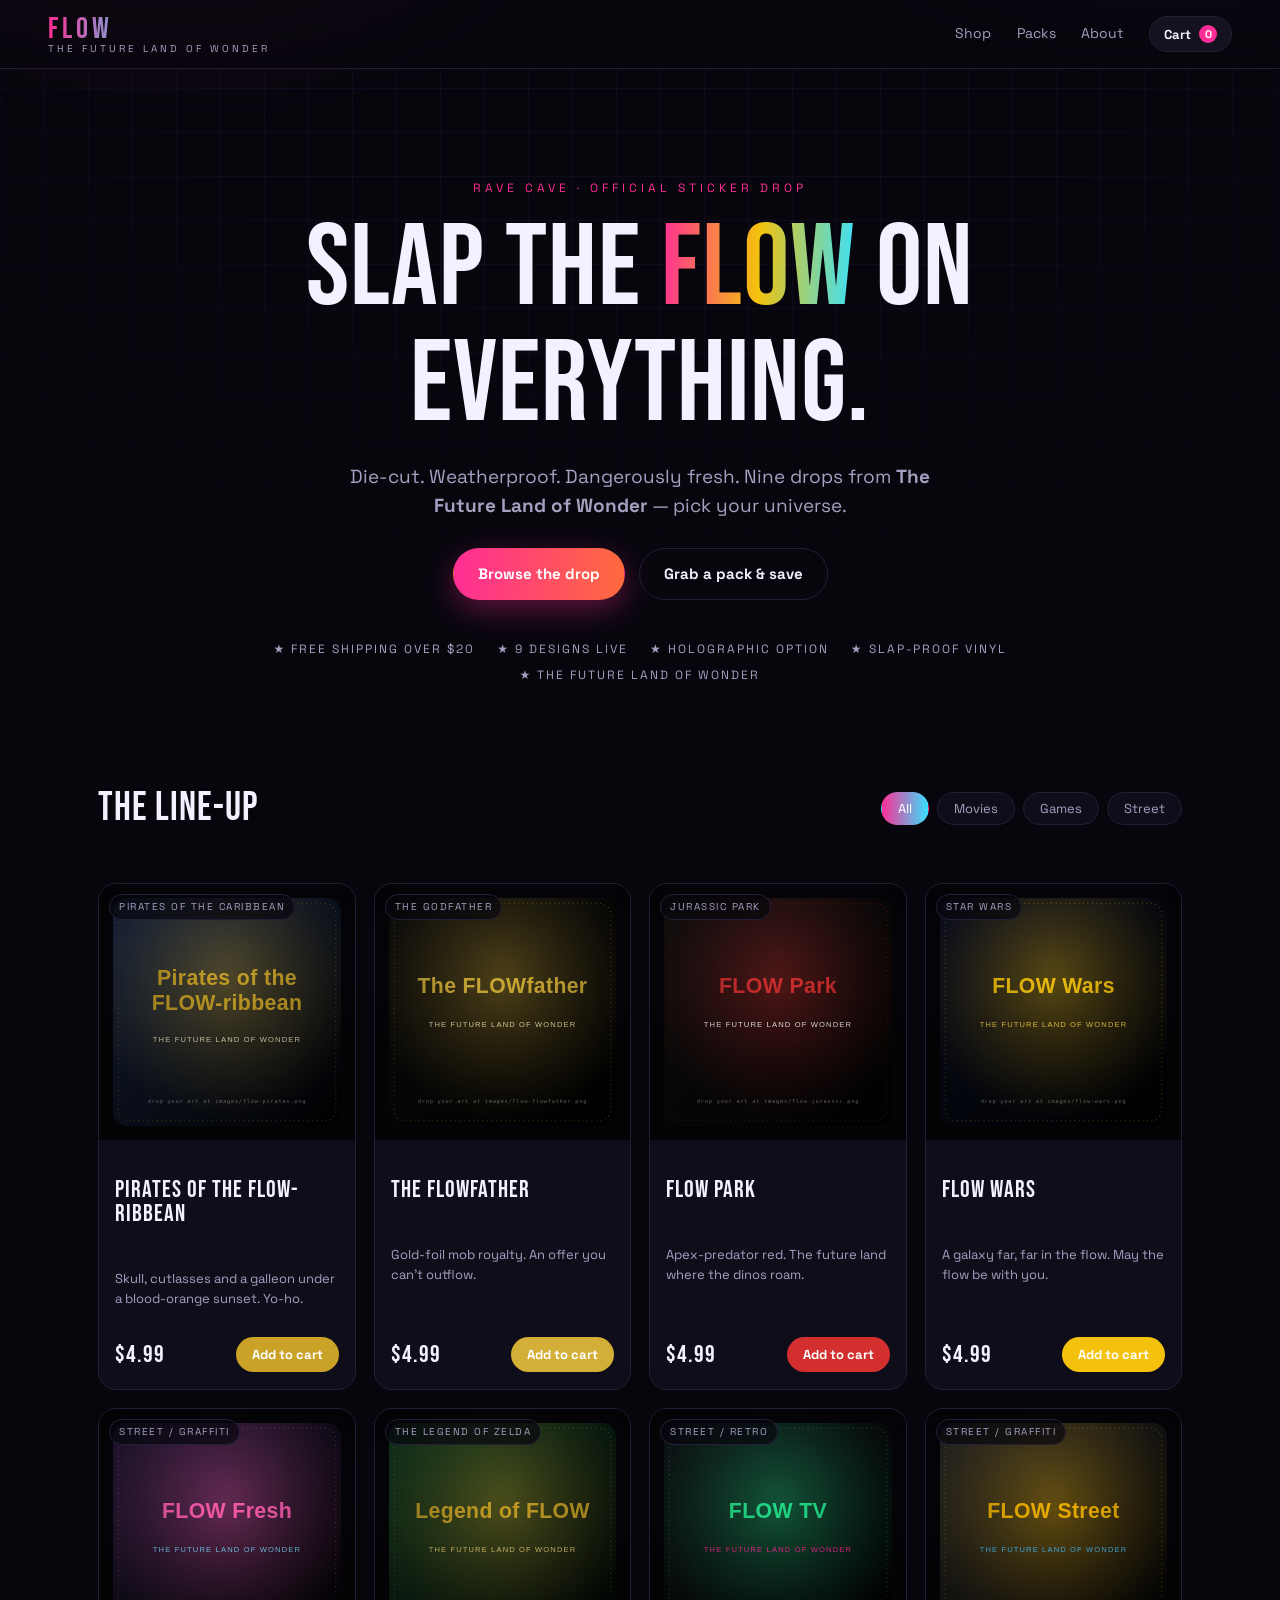
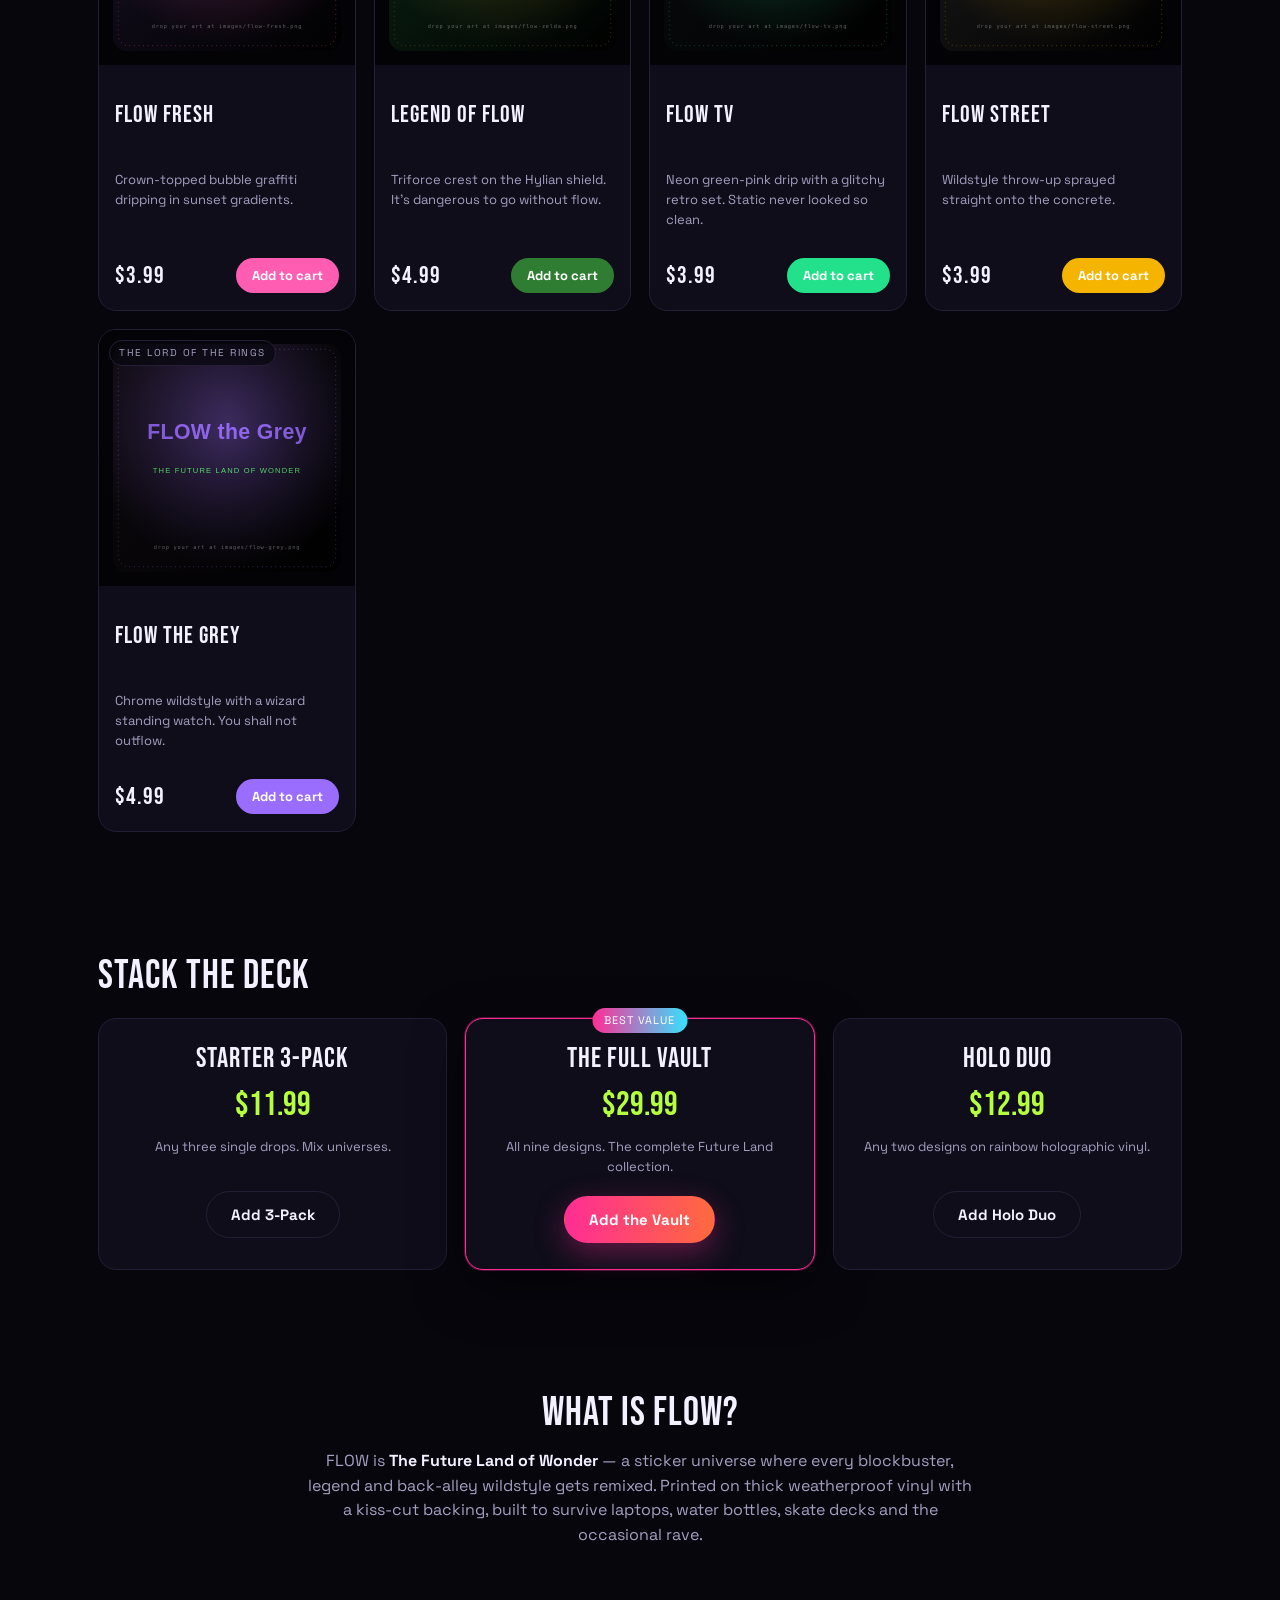
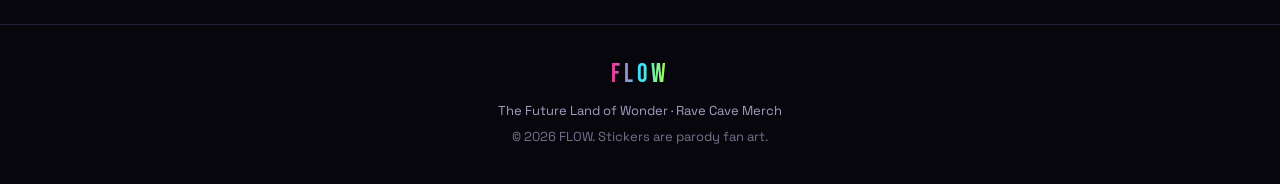
==== index.html @ 4cf3e04b "Build FLOW Rave Cave merch storefront with 9-design line-up Single-page sticker shop for FLOW - The " ====
<!DOCTYPE html>
<html lang="en">
<head>
  <meta charset="UTF-8" />
  <meta name="viewport" content="width=device-width, initial-scale=1.0" />
  <title>FLOW — The Future Land of Wonder · Rave Cave Merch</title>
  <meta name="description" content="Official FLOW sticker drops. The Future Land of Wonder. Die-cut, weatherproof, dangerously fresh." />
  <link rel="preconnect" href="https://fonts.googleapis.com" />
  <link rel="preconnect" href="https://fonts.gstatic.com" crossorigin />
  <link href="https://fonts.googleapis.com/css2?family=Bebas+Neue&family=Space+Grotesk:wght@400;500;700&display=swap" rel="stylesheet" />
  <link rel="stylesheet" href="styles.css" />
</head>
<body>
  <div class="bg-grid" aria-hidden="true"></div>
  <div class="bg-glow" aria-hidden="true"></div>

  <header class="site-header">
    <a class="brand" href="#top">
      <span class="brand-mark">FLOW</span>
      <span class="brand-sub">The Future Land of Wonder</span>
    </a>
    <nav class="nav">
      <a href="#shop">Shop</a>
      <a href="#packs">Packs</a>
      <a href="#about">About</a>
      <button id="cartBtn" class="cart-btn" aria-haspopup="dialog">
        Cart <span id="cartCount" class="cart-count">0</span>
      </button>
    </nav>
  </header>

  <main id="top">
    <section class="hero">
      <p class="kicker">Rave Cave · Official Sticker Drop</p>
      <h1>Slap the <span class="grad">FLOW</span> on everything.</h1>
      <p class="lede">
        Die-cut. Weatherproof. Dangerously fresh. Nine drops from
        <strong>The Future Land of Wonder</strong> — pick your universe.
      </p>
      <div class="hero-cta">
        <a class="btn btn-primary" href="#shop">Browse the drop</a>
        <a class="btn btn-ghost" href="#packs">Grab a pack &amp; save</a>
      </div>
      <ul class="ticker" aria-hidden="true">
        <li>★ FREE shipping over $20</li>
        <li>★ 9 designs live</li>
        <li>★ Holographic option</li>
        <li>★ Slap-proof vinyl</li>
        <li>★ The Future Land of Wonder</li>
      </ul>
    </section>

    <section id="shop" class="shop">
      <div class="shop-head">
        <h2>The Line-Up</h2>
        <div class="filters" id="filters" role="tablist" aria-label="Filter stickers">
          <button class="chip is-active" data-filter="all">All</button>
          <button class="chip" data-filter="movies">Movies</button>
          <button class="chip" data-filter="games">Games</button>
          <button class="chip" data-filter="street">Street</button>
        </div>
      </div>
      <div id="grid" class="grid"><!-- products injected here --></div>
    </section>

    <section id="packs" class="packs">
      <h2>Stack the deck</h2>
      <div class="pack-grid">
        <article class="pack">
          <h3>Starter 3-Pack</h3>
          <p class="pack-price">$11.99</p>
          <p class="pack-note">Any three single drops. Mix universes.</p>
          <button class="btn btn-ghost" data-pack="3">Add 3-Pack</button>
        </article>
        <article class="pack pack-featured">
          <span class="pack-badge">Best value</span>
          <h3>The Full Vault</h3>
          <p class="pack-price">$29.99</p>
          <p class="pack-note">All nine designs. The complete Future Land collection.</p>
          <button class="btn btn-primary" data-pack="all">Add the Vault</button>
        </article>
        <article class="pack">
          <h3>Holo Duo</h3>
          <p class="pack-price">$12.99</p>
          <p class="pack-note">Any two designs on rainbow holographic vinyl.</p>
          <button class="btn btn-ghost" data-pack="2">Add Holo Duo</button>
        </article>
      </div>
    </section>

    <section id="about" class="about">
      <h2>What is FLOW?</h2>
      <p>
        FLOW is <strong>The Future Land of Wonder</strong> — a sticker universe where
        every blockbuster, legend and back-alley wildstyle gets remixed. Printed on
        thick weatherproof vinyl with a kiss-cut backing, built to survive laptops,
        water bottles, skate decks and the occasional rave.
      </p>
    </section>
  </main>

  <footer class="site-footer">
    <span class="brand-mark small">FLOW</span>
    <p>The Future Land of Wonder · Rave Cave Merch</p>
    <p class="fine">© <span id="year"></span> FLOW. Stickers are parody fan art.</p>
  </footer>

  <!-- Cart drawer -->
  <div id="cartOverlay" class="cart-overlay" hidden></div>
  <aside id="cartDrawer" class="cart-drawer" role="dialog" aria-label="Cart" aria-modal="true" hidden>
    <div class="cart-top">
      <h2>Your Cart</h2>
      <button id="cartClose" class="icon-btn" aria-label="Close cart">×</button>
    </div>
    <div id="cartItems" class="cart-items"></div>
    <div class="cart-foot">
      <div class="cart-total"><span>Total</span><strong id="cartTotal">$0.00</strong></div>
      <button id="checkoutBtn" class="btn btn-primary full">Checkout</button>
      <p class="cart-hint">Demo storefront — checkout is a placeholder.</p>
    </div>
  </aside>

  <div id="toast" class="toast" role="status" aria-live="polite"></div>

  <script src="products.js"></script>
  <script src="app.js"></script>
</body>
</html>
---- styles.css ----
:root {
  --bg: #07060d;
  --panel: #0f0d1a;
  --panel-2: #15121f;
  --ink: #f3f0ff;
  --muted: #a59fc0;
  --line: #241f37;
  --hot: #ff2d95;
  --cool: #36e2ff;
  --lime: #b6ff3d;
  --gold: #f4c20d;
  --radius: 18px;
  --shadow: 0 18px 50px rgba(0, 0, 0, 0.55);
}

* { box-sizing: border-box; }

html { scroll-behavior: smooth; }

body {
  margin: 0;
  font-family: "Space Grotesk", system-ui, sans-serif;
  color: var(--ink);
  background: var(--bg);
  overflow-x: hidden;
  line-height: 1.55;
}

h1, h2, h3 { font-family: "Bebas Neue", Impact, sans-serif; font-weight: 400; letter-spacing: 1px; line-height: 1; }

a { color: inherit; text-decoration: none; }

/* Background fx */
.bg-grid {
  position: fixed; inset: 0; z-index: -2;
  background-image:
    linear-gradient(rgba(120, 90, 255, 0.07) 1px, transparent 1px),
    linear-gradient(90deg, rgba(120, 90, 255, 0.07) 1px, transparent 1px);
  background-size: 44px 44px;
  mask-image: radial-gradient(ellipse 80% 70% at 50% 0%, #000 40%, transparent 100%);
}
.bg-glow {
  position: fixed; inset: -20% -10% auto -10%; height: 70vh; z-index: -1;
  background:
    radial-gradient(40% 50% at 20% 10%, rgba(255, 45, 149, 0.22), transparent 70%),
    radial-gradient(45% 55% at 85% 0%, rgba(54, 226, 255, 0.18), transparent 70%);
  filter: blur(20px);
}

/* Header */
.site-header {
  position: sticky; top: 0; z-index: 40;
  display: flex; align-items: center; justify-content: space-between;
  padding: 14px clamp(16px, 4vw, 48px);
  background: rgba(7, 6, 13, 0.72);
  backdrop-filter: blur(14px);
  border-bottom: 1px solid var(--line);
}
.brand { display: flex; flex-direction: column; line-height: 1; }
.brand-mark {
  font-family: "Bebas Neue", Impact, sans-serif;
  font-size: 30px; letter-spacing: 4px;
  background: linear-gradient(92deg, var(--hot), var(--cool), var(--lime));
  -webkit-background-clip: text; background-clip: text; color: transparent;
}
.brand-mark.small { font-size: 26px; }
.brand-sub { font-size: 10px; letter-spacing: 3px; text-transform: uppercase; color: var(--muted); }
.nav { display: flex; align-items: center; gap: clamp(10px, 2vw, 26px); }
.nav a { font-size: 14px; color: var(--muted); transition: color .15s; }
.nav a:hover { color: var(--ink); }
.cart-btn {
  font-family: inherit; font-size: 13px; font-weight: 700;
  color: var(--ink); background: var(--panel-2);
  border: 1px solid var(--line); border-radius: 999px;
  padding: 8px 14px; cursor: pointer; display: inline-flex; gap: 8px; align-items: center;
}
.cart-count {
  background: var(--hot); color: #fff; font-size: 11px;
  min-width: 18px; height: 18px; border-radius: 999px;
  display: inline-grid; place-items: center; padding: 0 5px;
}

/* Hero */
.hero { padding: clamp(48px, 9vw, 110px) clamp(16px, 4vw, 48px) 40px; max-width: 1100px; margin: 0 auto; text-align: center; }
.kicker { letter-spacing: 4px; text-transform: uppercase; font-size: 12px; color: var(--hot); margin: 0 0 14px; }
.hero h1 { font-size: clamp(48px, 11vw, 116px); margin: 0; }
.grad {
  background: linear-gradient(92deg, var(--hot), var(--gold), var(--cool));
  -webkit-background-clip: text; background-clip: text; color: transparent;
}
.lede { max-width: 620px; margin: 18px auto 28px; color: var(--muted); font-size: clamp(15px, 2vw, 19px); }
.hero-cta { display: flex; gap: 14px; justify-content: center; flex-wrap: wrap; }

.btn {
  font-family: inherit; font-weight: 700; font-size: 15px;
  padding: 13px 24px; border-radius: 999px; cursor: pointer;
  border: 1px solid transparent; transition: transform .12s, box-shadow .2s, background .2s;
}
.btn:active { transform: translateY(1px) scale(.99); }
.btn-primary { background: linear-gradient(92deg, var(--hot), #ff6a3d); color: #fff; box-shadow: 0 10px 30px rgba(255, 45, 149, 0.35); }
.btn-primary:hover { box-shadow: 0 14px 38px rgba(255, 45, 149, 0.5); }
.btn-ghost { background: transparent; color: var(--ink); border-color: var(--line); }
.btn-ghost:hover { border-color: var(--cool); color: var(--cool); }
.btn.full { width: 100%; }

.ticker {
  list-style: none; display: flex; flex-wrap: wrap; gap: 8px 22px; justify-content: center;
  padding: 0; margin: 40px auto 0; max-width: 820px;
  font-size: 12px; letter-spacing: 2px; text-transform: uppercase; color: var(--muted);
}

/* Shop */
.shop { max-width: 1180px; margin: 0 auto; padding: 30px clamp(16px, 4vw, 48px) 20px; }
.shop-head { display: flex; align-items: center; justify-content: space-between; flex-wrap: wrap; gap: 16px; margin-bottom: 22px; }
.shop-head h2 { font-size: 40px; }
.filters { display: flex; gap: 8px; flex-wrap: wrap; }
.chip {
  font-family: inherit; font-size: 13px; color: var(--muted);
  background: var(--panel); border: 1px solid var(--line);
  padding: 7px 16px; border-radius: 999px; cursor: pointer; transition: .15s;
}
.chip:hover { color: var(--ink); }
.chip.is-active { color: #fff; border-color: transparent; background: linear-gradient(92deg, var(--hot), var(--cool)); }

.grid {
  display: grid; gap: 18px;
  grid-template-columns: repeat(auto-fill, minmax(250px, 1fr));
}
.card {
  background: var(--panel); border: 1px solid var(--line);
  border-radius: var(--radius); overflow: hidden; display: flex; flex-direction: column;
  transition: transform .18s, border-color .18s, box-shadow .18s;
}
.card:hover { transform: translateY(-5px); border-color: var(--card-accent, var(--cool)); box-shadow: var(--shadow); }
.card-media {
  position: relative; aspect-ratio: 1 / 1; background: #050409;
  display: grid; place-items: center; overflow: hidden;
}
.card-media::after {
  content: ""; position: absolute; inset: 0;
  background: radial-gradient(60% 60% at 50% 30%, transparent, rgba(0,0,0,.35));
  pointer-events: none;
}
.card-media img { width: 100%; height: 100%; object-fit: contain; padding: 14px; }
.card-parody {
  position: absolute; top: 10px; left: 10px; z-index: 2;
  font-size: 10px; letter-spacing: 1.5px; text-transform: uppercase;
  background: rgba(7,6,13,.7); border: 1px solid var(--line);
  color: var(--muted); padding: 4px 9px; border-radius: 999px;
}
.card-body { padding: 14px 16px 16px; display: flex; flex-direction: column; gap: 6px; flex: 1; }
.card-title { font-size: 24px; }
.card-blurb { font-size: 13px; color: var(--muted); flex: 1; }
.card-foot { display: flex; align-items: center; justify-content: space-between; margin-top: 8px; }
.price { font-family: "Bebas Neue", sans-serif; font-size: 24px; letter-spacing: 1px; }
.add-btn {
  font-family: inherit; font-weight: 700; font-size: 13px; color: #fff;
  background: var(--card-accent, var(--hot)); border: none;
  padding: 9px 16px; border-radius: 999px; cursor: pointer; transition: filter .15s, transform .12s;
}
.add-btn:hover { filter: brightness(1.12); }
.add-btn:active { transform: scale(.96); }

/* Packs */
.packs { max-width: 1180px; margin: 30px auto; padding: 40px clamp(16px, 4vw, 48px); }
.packs h2 { font-size: 40px; margin-bottom: 22px; }
.pack-grid { display: grid; gap: 18px; grid-template-columns: repeat(auto-fit, minmax(240px, 1fr)); }
.pack {
  position: relative; background: var(--panel); border: 1px solid var(--line);
  border-radius: var(--radius); padding: 26px 22px; text-align: center;
}
.pack-featured { border-color: var(--hot); box-shadow: 0 0 0 1px rgba(255,45,149,.3), var(--shadow); }
.pack-badge {
  position: absolute; top: -11px; left: 50%; transform: translateX(-50%);
  background: linear-gradient(92deg, var(--hot), var(--cool)); color: #fff;
  font-size: 11px; letter-spacing: 1px; text-transform: uppercase;
  padding: 4px 12px; border-radius: 999px;
}
.pack h3 { font-size: 28px; margin: 0 0 6px; }
.pack-price { font-family: "Bebas Neue", sans-serif; font-size: 34px; margin: 0 0 6px; color: var(--lime); }
.pack-note { color: var(--muted); font-size: 13px; margin: 0 0 18px; min-height: 36px; }

/* About */
.about { max-width: 760px; margin: 0 auto; padding: 20px clamp(16px,4vw,48px) 60px; text-align: center; }
.about h2 { font-size: 40px; margin-bottom: 14px; }
.about p { color: var(--muted); font-size: 16px; }
.about strong { color: var(--ink); }

/* Footer */
.site-footer { border-top: 1px solid var(--line); padding: 30px; text-align: center; color: var(--muted); }
.site-footer p { margin: 6px 0; font-size: 13px; }
.fine { font-size: 11px; opacity: .7; }

/* Cart */
.cart-overlay[hidden], .cart-drawer[hidden] { display: none; }
.cart-overlay { position: fixed; inset: 0; z-index: 60; background: rgba(0,0,0,.6); backdrop-filter: blur(3px); }
.cart-drawer {
  position: fixed; top: 0; right: 0; z-index: 70; height: 100%; width: min(390px, 92vw);
  background: var(--panel-2); border-left: 1px solid var(--line);
  display: flex; flex-direction: column; box-shadow: -20px 0 60px rgba(0,0,0,.5);
  animation: slideIn .22s ease;
}
@keyframes slideIn { from { transform: translateX(100%); } to { transform: translateX(0); } }
.cart-top { display: flex; align-items: center; justify-content: space-between; padding: 18px 20px; border-bottom: 1px solid var(--line); }
.cart-top h2 { font-size: 28px; }
.icon-btn { background: none; border: none; color: var(--ink); font-size: 28px; line-height: 1; cursor: pointer; }
.cart-items { flex: 1; overflow-y: auto; padding: 10px 16px; }
.cart-empty { color: var(--muted); text-align: center; padding: 40px 10px; }
.ci { display: flex; gap: 12px; align-items: center; padding: 12px 4px; border-bottom: 1px solid var(--line); }
.ci img { width: 54px; height: 54px; object-fit: contain; background: #050409; border-radius: 10px; padding: 4px; }
.ci-main { flex: 1; min-width: 0; }
.ci-title { font-size: 14px; font-weight: 700; }
.ci-price { font-size: 12px; color: var(--muted); }
.qty { display: flex; align-items: center; gap: 8px; }
.qty button { width: 24px; height: 24px; border-radius: 6px; border: 1px solid var(--line); background: var(--panel); color: var(--ink); cursor: pointer; font-size: 15px; line-height: 1; }
.qty span { min-width: 18px; text-align: center; font-size: 14px; }
.ci-remove { background: none; border: none; color: var(--muted); cursor: pointer; font-size: 12px; }
.ci-remove:hover { color: var(--hot); }
.cart-foot { padding: 18px 20px; border-top: 1px solid var(--line); }
.cart-total { display: flex; justify-content: space-between; align-items: baseline; margin-bottom: 14px; font-size: 16px; }
.cart-total strong { font-family: "Bebas Neue", sans-serif; font-size: 30px; color: var(--lime); }
.cart-hint { text-align: center; color: var(--muted); font-size: 11px; margin: 10px 0 0; }

/* Toast */
.toast {
  position: fixed; left: 50%; bottom: 26px; transform: translateX(-50%) translateY(20px);
  background: var(--ink); color: #07060d; font-weight: 700; font-size: 14px;
  padding: 11px 20px; border-radius: 999px; box-shadow: var(--shadow);
  opacity: 0; pointer-events: none; transition: opacity .2s, transform .2s; z-index: 90;
}
.toast.show { opacity: 1; transform: translateX(-50%) translateY(0); }

@media (max-width: 520px) {
  .brand-sub { display: none; }
  .nav a { display: none; }
}
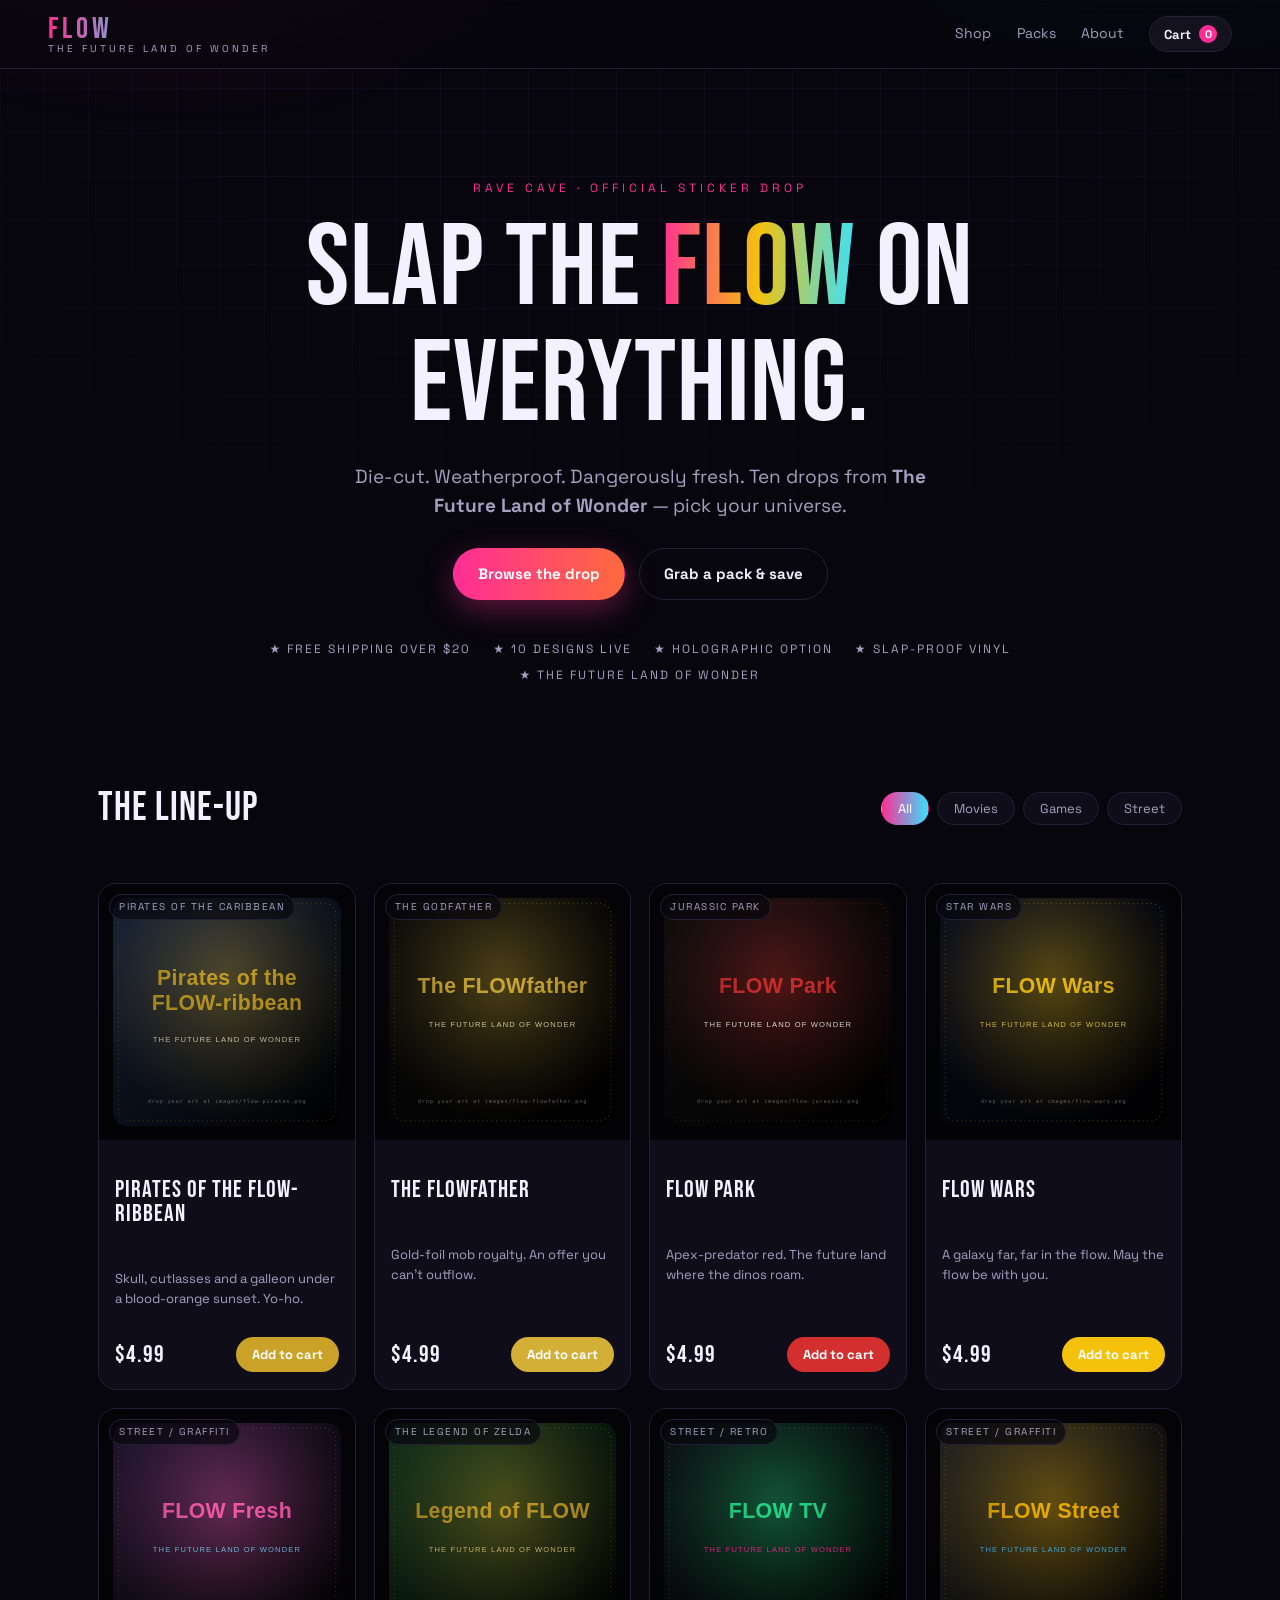
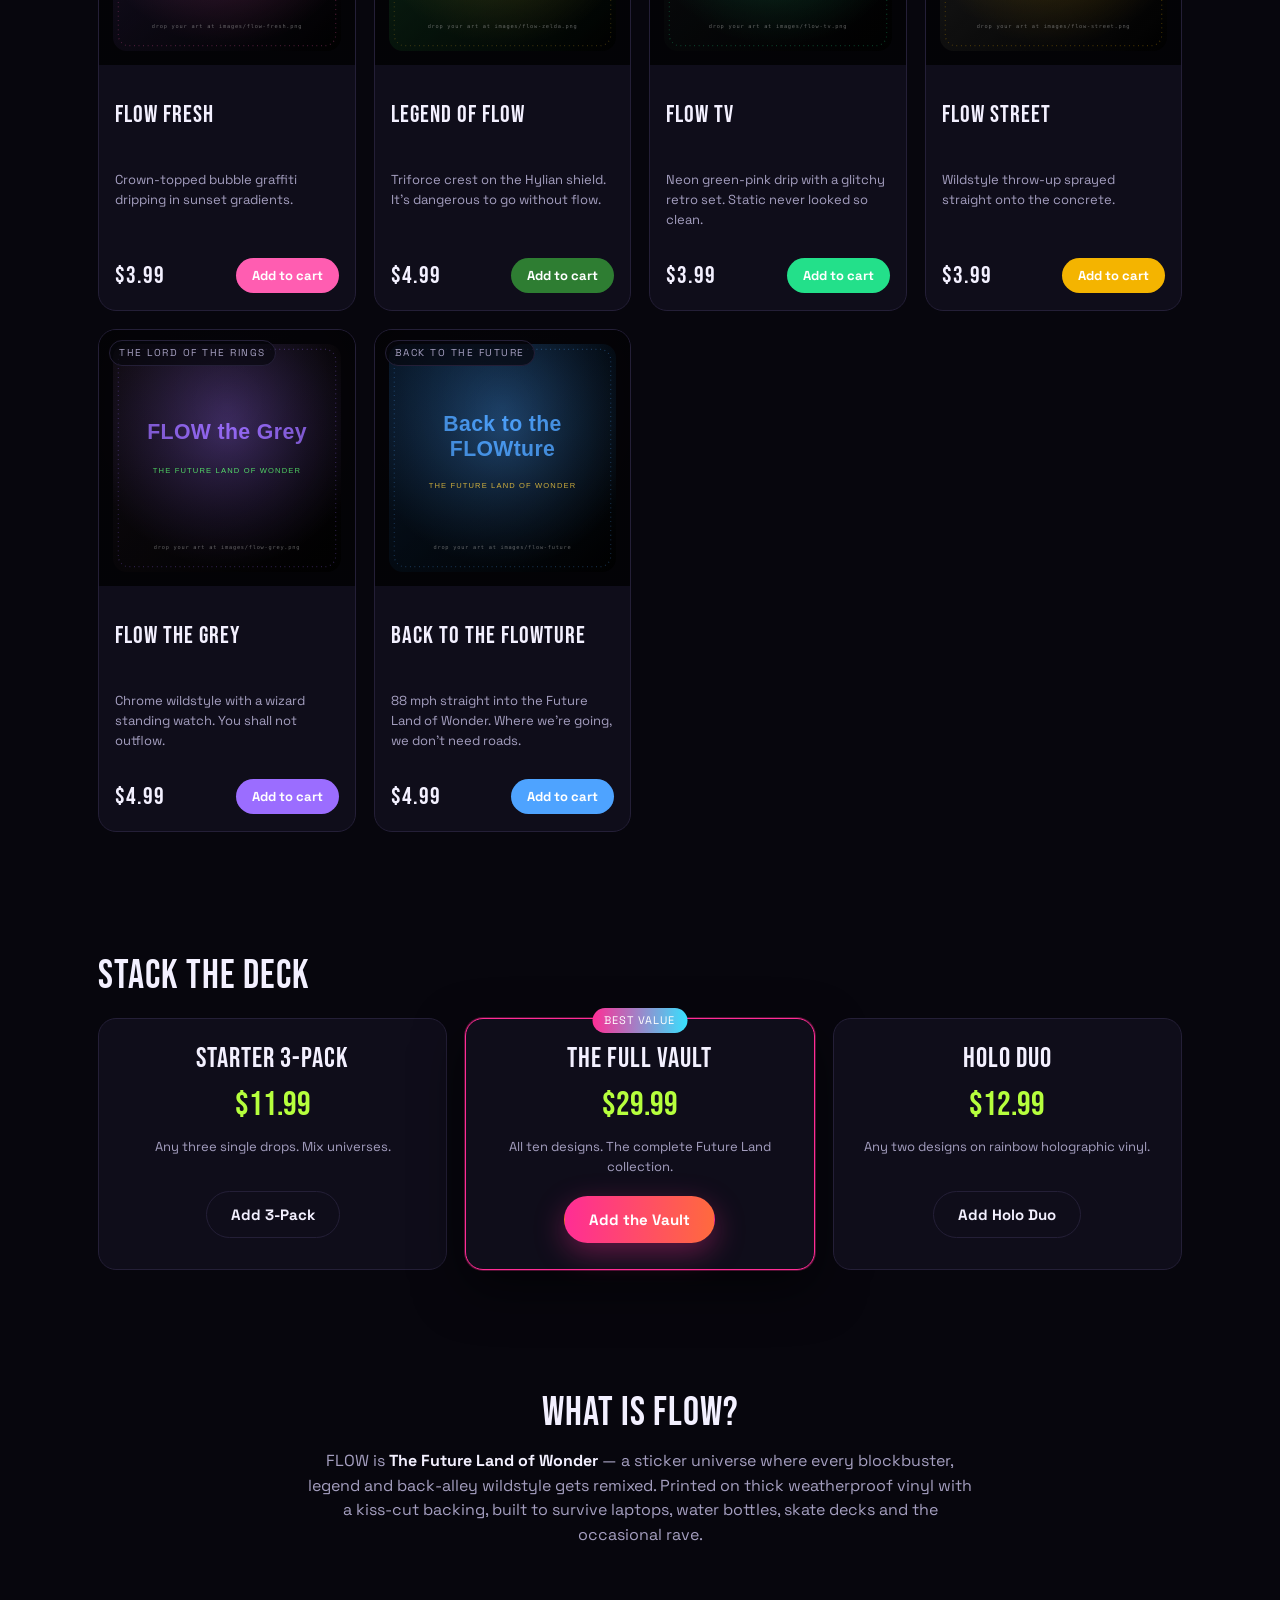
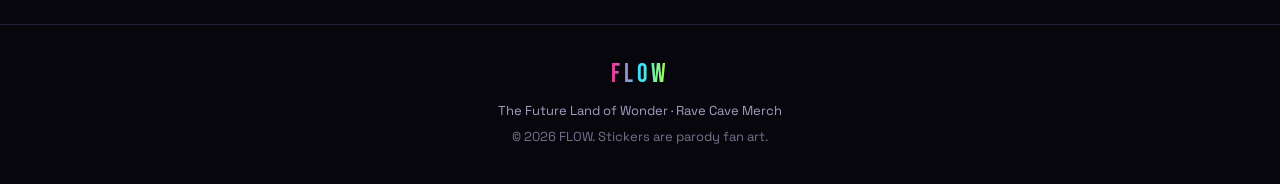
==== commit f336afc7: "Wire cards to source artwork filenames and add 10th design - Each product now references its exact s" ====
--- a/index.html
+++ b/index.html
@@ -34,7 +34,7 @@
       <p class="kicker">Rave Cave · Official Sticker Drop</p>
       <h1>Slap the <span class="grad">FLOW</span> on everything.</h1>
       <p class="lede">
-        Die-cut. Weatherproof. Dangerously fresh. Nine drops from
+        Die-cut. Weatherproof. Dangerously fresh. Ten drops from
         <strong>The Future Land of Wonder</strong> — pick your universe.
       </p>
       <div class="hero-cta">
@@ -43,7 +43,7 @@
       </div>
       <ul class="ticker" aria-hidden="true">
         <li>★ FREE shipping over $20</li>
-        <li>★ 9 designs live</li>
+        <li>★ 10 designs live</li>
         <li>★ Holographic option</li>
         <li>★ Slap-proof vinyl</li>
         <li>★ The Future Land of Wonder</li>
@@ -76,7 +76,7 @@
           <span class="pack-badge">Best value</span>
           <h3>The Full Vault</h3>
           <p class="pack-price">$29.99</p>
-          <p class="pack-note">All nine designs. The complete Future Land collection.</p>
+          <p class="pack-note">All ten designs. The complete Future Land collection.</p>
           <button class="btn btn-primary" data-pack="all">Add the Vault</button>
         </article>
         <article class="pack">
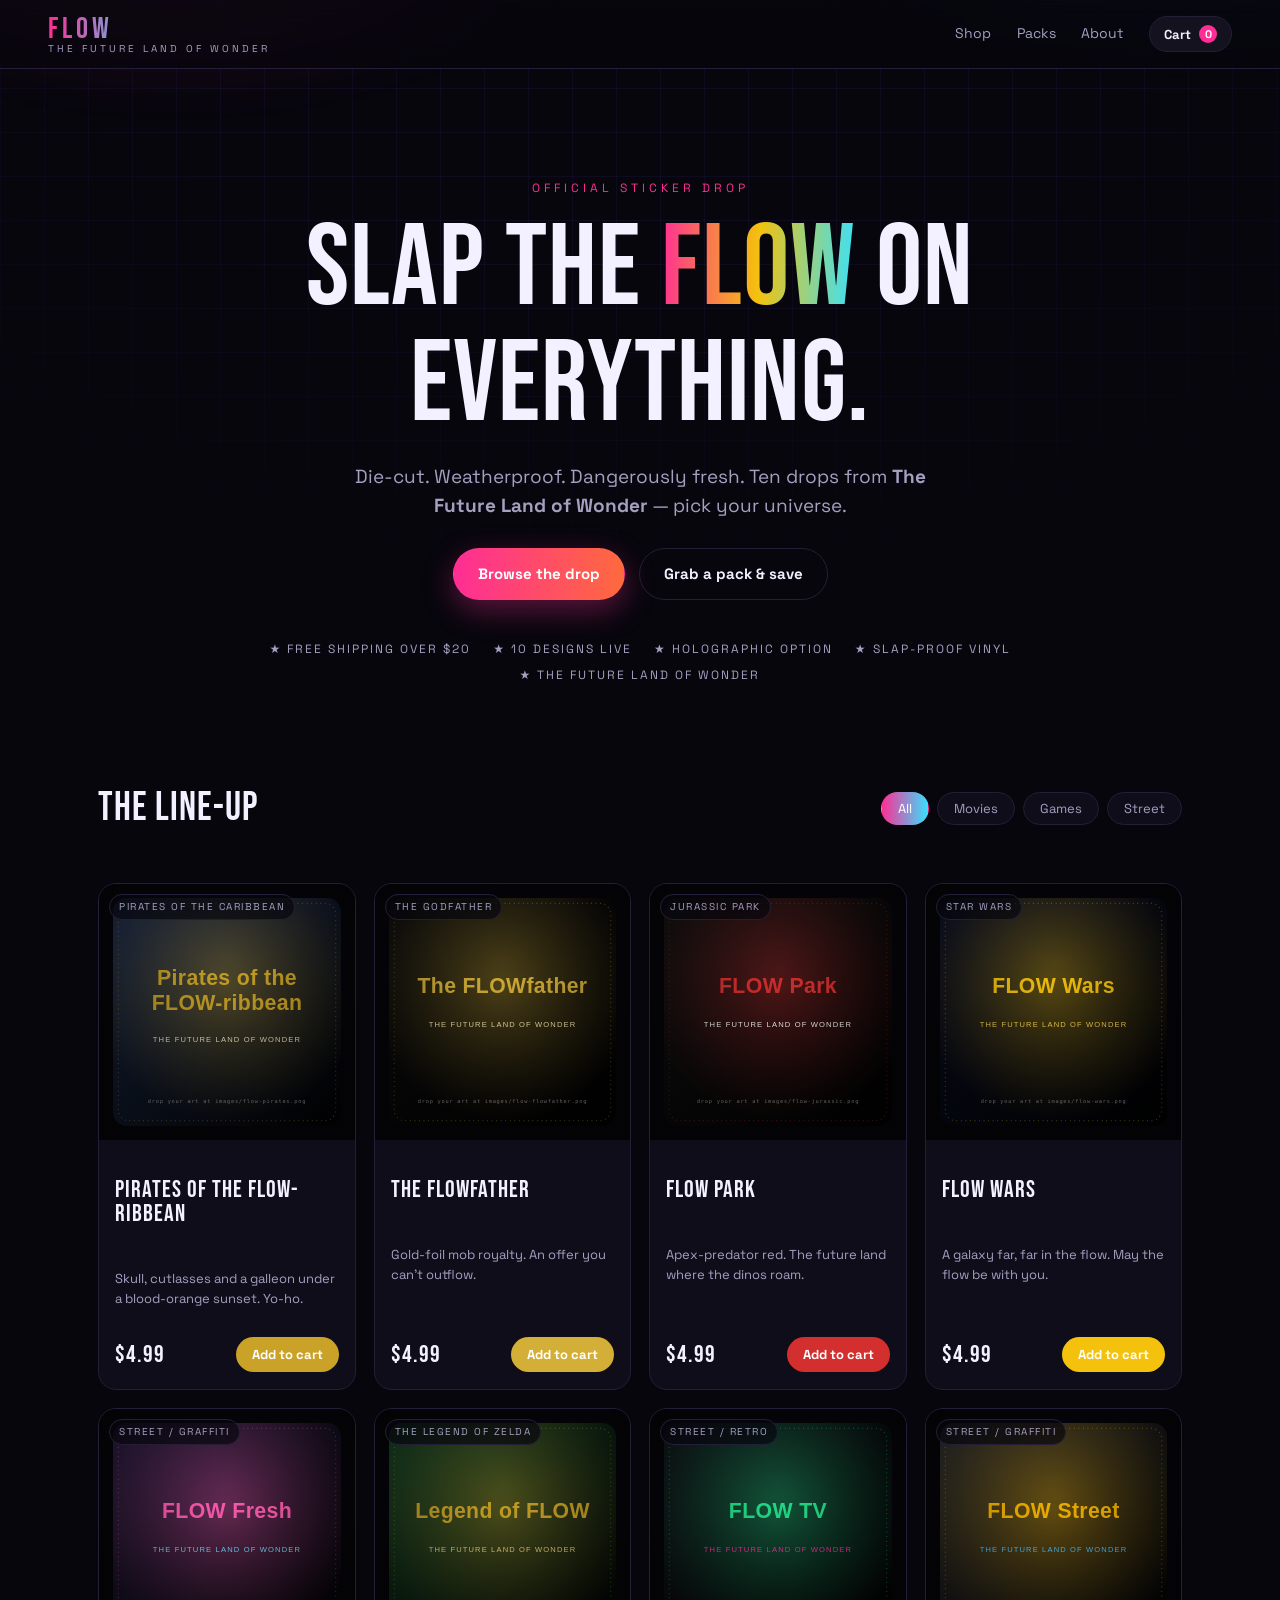
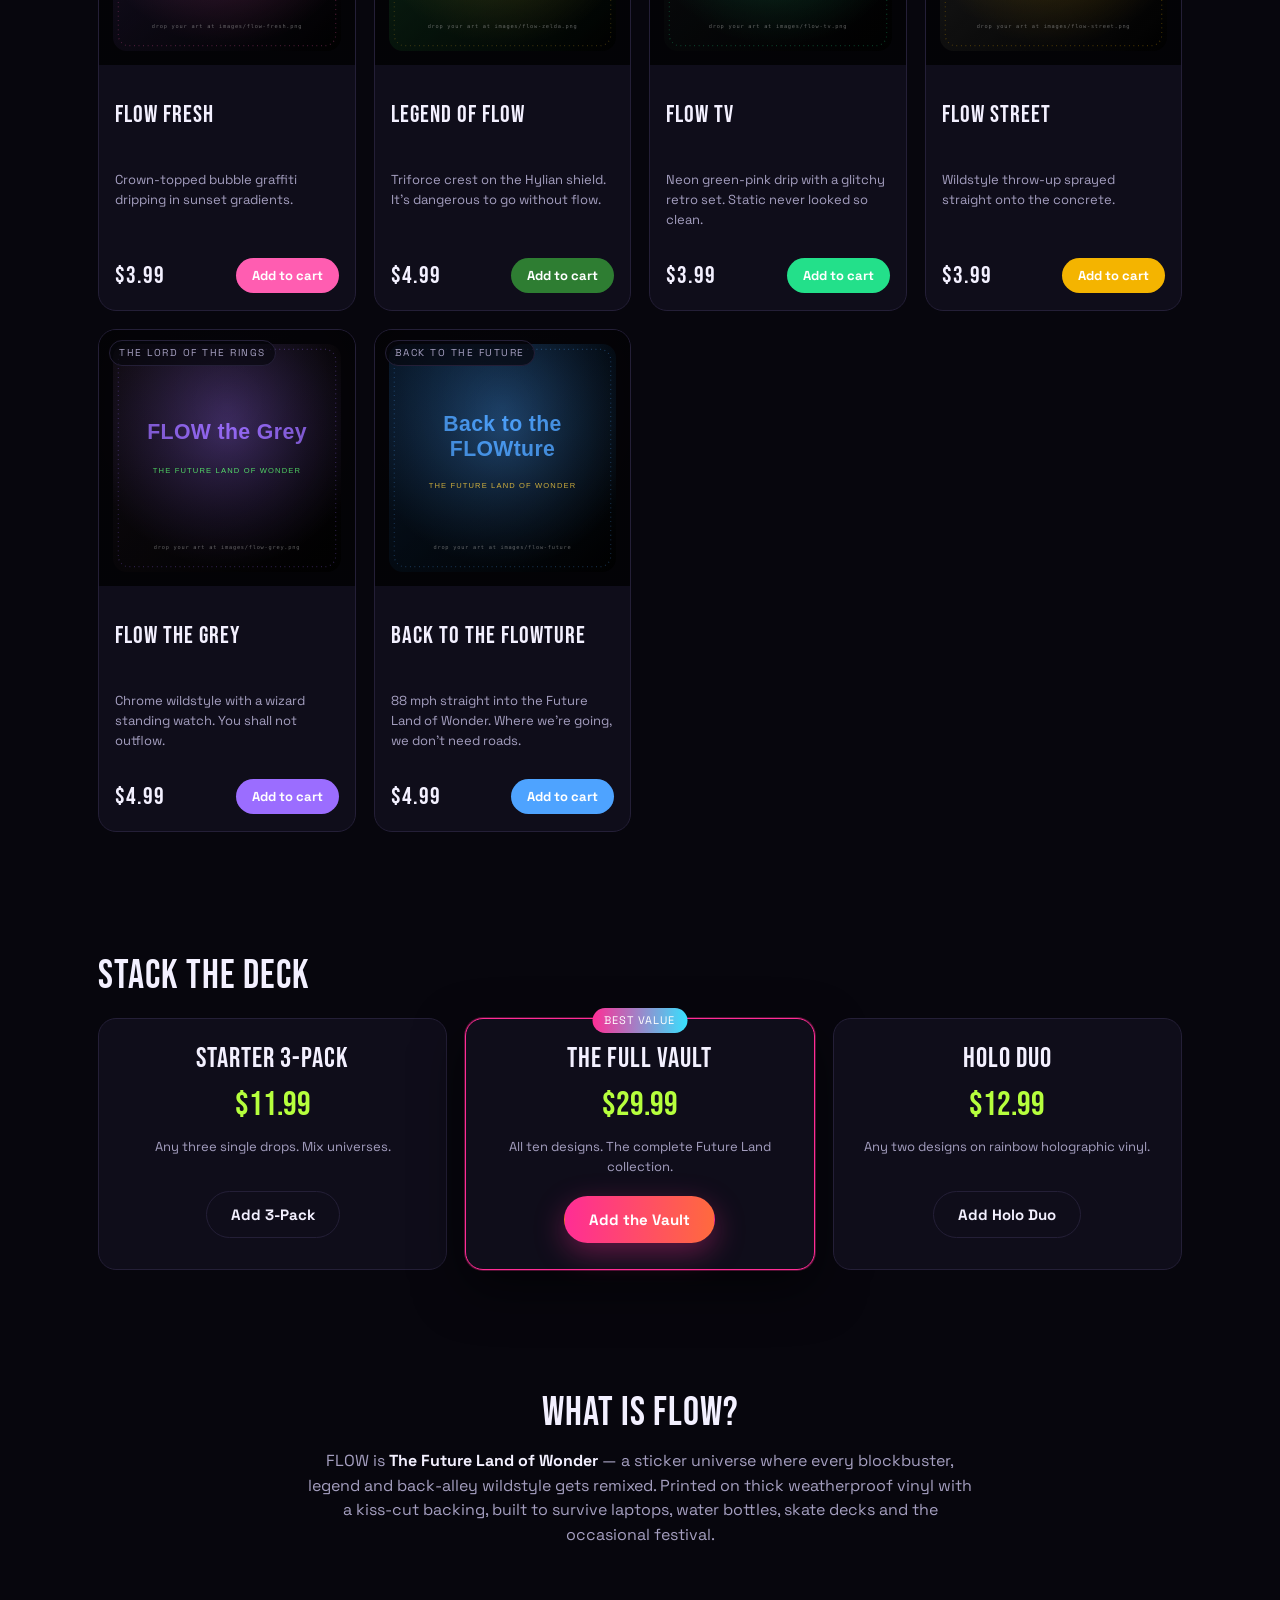
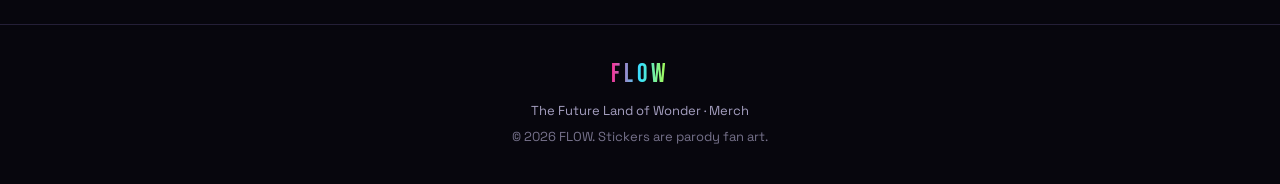
==== commit a8c38423: "Remove Rave in The Cave event from the site - Delete the dedicated "Rave in The Cave" events section" ====
--- a/index.html
+++ b/index.html
@@ -3,7 +3,7 @@
 <head>
   <meta charset="UTF-8" />
   <meta name="viewport" content="width=device-width, initial-scale=1.0" />
-  <title>FLOW — The Future Land of Wonder · Rave Cave Merch</title>
+  <title>FLOW — The Future Land of Wonder · Merch</title>
   <meta name="description" content="Official FLOW sticker drops. The Future Land of Wonder. Die-cut, weatherproof, dangerously fresh." />
   <link rel="preconnect" href="https://fonts.googleapis.com" />
   <link rel="preconnect" href="https://fonts.gstatic.com" crossorigin />
@@ -31,7 +31,7 @@
 
   <main id="top">
     <section class="hero">
-      <p class="kicker">Rave Cave · Official Sticker Drop</p>
+      <p class="kicker">Official Sticker Drop</p>
       <h1>Slap the <span class="grad">FLOW</span> on everything.</h1>
       <p class="lede">
         Die-cut. Weatherproof. Dangerously fresh. Ten drops from
@@ -94,14 +94,14 @@
         FLOW is <strong>The Future Land of Wonder</strong> — a sticker universe where
         every blockbuster, legend and back-alley wildstyle gets remixed. Printed on
         thick weatherproof vinyl with a kiss-cut backing, built to survive laptops,
-        water bottles, skate decks and the occasional rave.
+        water bottles, skate decks and the occasional festival.
       </p>
     </section>
   </main>
 
   <footer class="site-footer">
     <span class="brand-mark small">FLOW</span>
-    <p>The Future Land of Wonder · Rave Cave Merch</p>
+    <p>The Future Land of Wonder · Merch</p>
     <p class="fine">© <span id="year"></span> FLOW. Stickers are parody fan art.</p>
   </footer>
 
